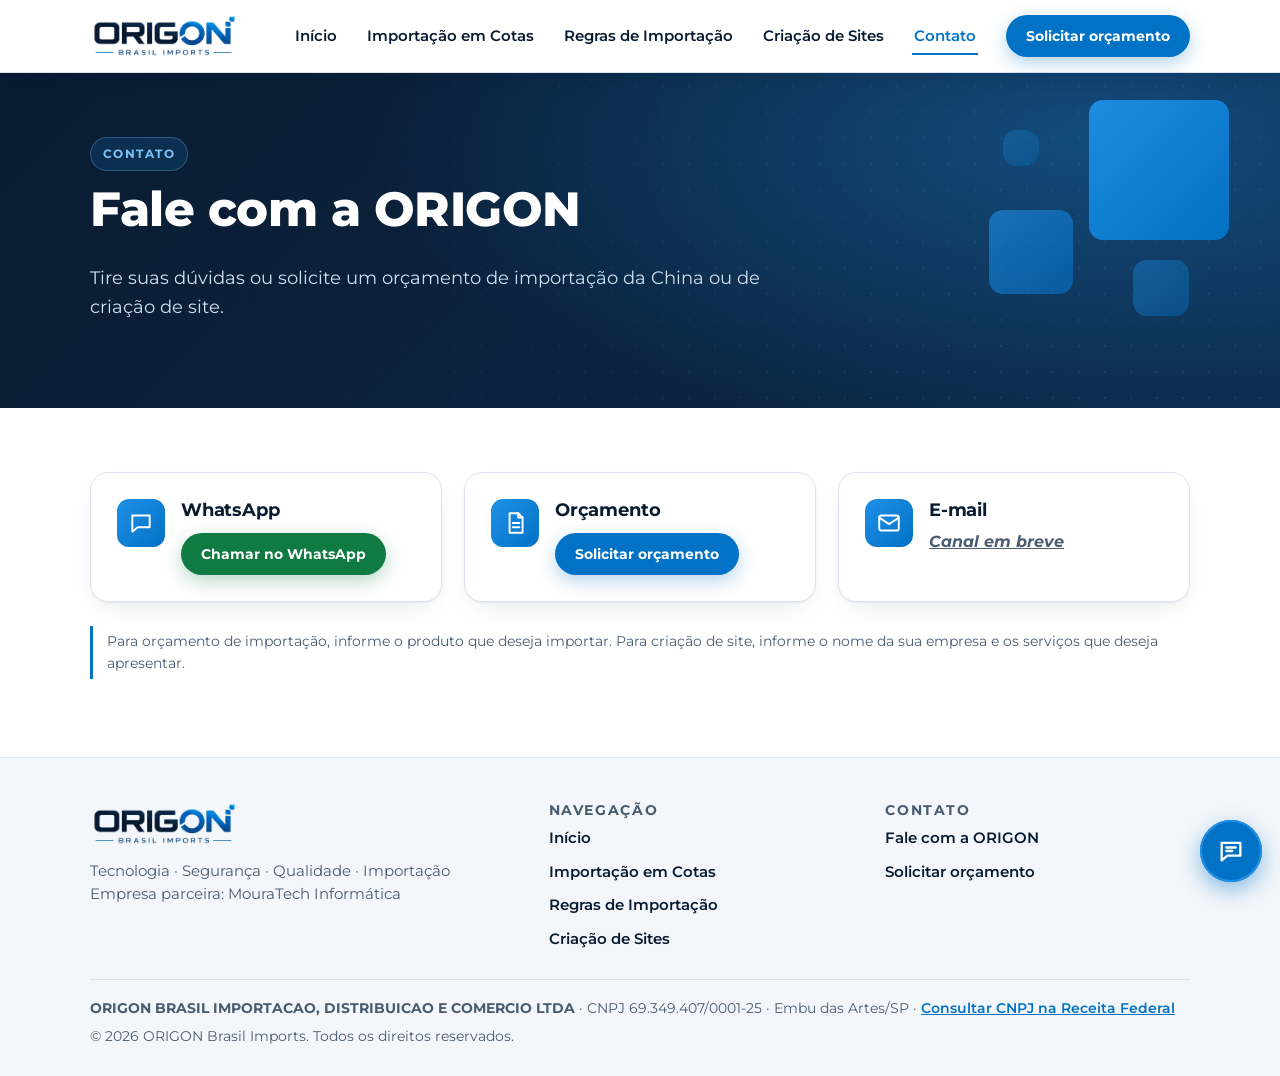
==== contato.html @ 88c4012b "Publica copia estatica do site para teste (noindex) Co-Authored-By: Claude Sonnet 5.5 <noreply@anthr" ====
<!doctype html>
<html lang="pt-BR">
<head>
  <meta charset="utf-8">
  <meta name="viewport" content="width=device-width, initial-scale=1">
  <meta name="robots" content="noindex, nofollow">
  <title>Contato | ORIGON Brasil Imports</title>
  <meta name="description" content="Fale com a ORIGON Brasil Imports e solicite seu orçamento.">
  <meta name="theme-color" content="#091b31">
  <link rel="icon" type="image/png" href="assets/favicon-origon.png">
  <link rel="preconnect" href="https://fonts.googleapis.com">
  <link rel="preconnect" href="https://fonts.gstatic.com" crossorigin>
  <link href="https://fonts.googleapis.com/css2?family=Montserrat:wght@400;500;600;700;800&display=swap" rel="stylesheet">
  <link rel="stylesheet" href="css/style.css">
  <link rel="stylesheet" href="css/importacao.css?v=4">
</head>
<body>
  <a class="skip-link" href="#conteudo">Ir para o conteúdo</a>

  <header class="site-header">
    <div class="container header-inner">
      <a class="brand" href="index.html" aria-label="ORIGON Brasil Imports - página inicial">
        <img src="assets/logo-origon.png" alt="ORIGON Brasil Imports" width="150" height="44">
      </a>
      <button class="nav-toggle" type="button" aria-controls="menu" aria-expanded="false" aria-label="Abrir menu">
        <svg width="22" height="22" viewBox="0 0 24 24" fill="none" stroke="currentColor" stroke-width="2" stroke-linecap="round" aria-hidden="true"><path d="M4 7h16M4 12h16M4 17h16"/></svg>
      </button>
      <nav class="nav" id="menu" aria-label="Principal">
        <ul>
          <li><a class="nav-link" href="index.html">Início</a></li>
          <li><a class="nav-link" href="importacao-em-cotas.html">Importação em Cotas</a></li>
          <li><a class="nav-link" href="regras-de-importacao.html">Regras de Importação</a></li>
          <li><a class="nav-link" href="criacao-de-sites.html">Criação de Sites</a></li>
          <li><a class="nav-link" href="contato.html" aria-current="page">Contato</a></li>
        </ul>
        <a class="btn btn--primary btn--sm" href="contato.html" data-quote>Solicitar orçamento</a>
      </nav>
    </div>
  </header>

  <main id="conteudo">
    <section class="hero hero--page">
      <div class="hero-squares" aria-hidden="true"><span></span><span></span><span></span><span></span></div>
      <div class="container">
        <span class="eyebrow">Contato</span>
        <h1>Fale com a ORIGON</h1>
        <p class="lead">Tire suas dúvidas ou solicite um orçamento de importação da China ou de criação de site.</p>
      </div>
    </section>

    <section class="section">
      <div class="container">
        <div class="grid grid--3">
          <article class="card contact-card">
            <div class="icon"><svg viewBox="0 0 24 24" fill="none" stroke="currentColor" stroke-width="1.8" stroke-linecap="round" stroke-linejoin="round" aria-hidden="true"><path d="M4 5h16v11H9l-5 4V5z"/></svg></div>
            <div>
              <h3>WhatsApp</h3>
              <a class="btn btn--whatsapp btn--sm pulse-soft" href="#" data-contact-whatsapp data-empty>Canal em breve</a>
            </div>
          </article>
          <article class="card contact-card">
            <div class="icon"><svg viewBox="0 0 24 24" fill="none" stroke="currentColor" stroke-width="1.8" stroke-linecap="round" stroke-linejoin="round" aria-hidden="true"><path d="M7 3h8l4 4v14H7z"/><path d="M15 3v4h4M10 12h6M10 16h6"/></svg></div>
            <div>
              <h3>Orçamento</h3>
              <a class="btn btn--primary btn--sm pulse-soft" href="contato.html" data-quote>Solicitar orçamento</a>
            </div>
          </article>
          <article class="card contact-card">
            <div class="icon"><svg viewBox="0 0 24 24" fill="none" stroke="currentColor" stroke-width="1.8" stroke-linecap="round" stroke-linejoin="round" aria-hidden="true"><rect x="3" y="5" width="18" height="14" rx="2"/><path d="M3 7l9 6 9-6"/></svg></div>
            <div>
              <h3>E-mail</h3>
              <a href="#" data-contact-email data-empty>Canal em breve</a>
            </div>
          </article>
        </div>
        <p class="note">Para orçamento de importação, informe o produto que deseja importar. Para criação de site, informe o nome da sua empresa e os serviços que deseja apresentar.</p>
      </div>
    </section>
  </main>

  <a class="fab-orcamento" href="contato.html" data-quote aria-label="Solicitar orçamento">
    <span class="fab-rotulo">Solicitar orçamento</span>
    <span class="fab-icone" aria-hidden="true"><svg viewBox="0 0 24 24" fill="none" stroke="currentColor" stroke-width="2" stroke-linecap="round" stroke-linejoin="round"><path d="M4 5h16v11H9l-5 4V5z"/><path d="M8 9h8M8 12h5"/></svg></span>
  </a>

  <footer class="site-footer">
    <div class="container">
      <div class="footer-grid">
        <div>
          <img src="assets/logo-origon.png" alt="ORIGON Brasil Imports" width="150" height="44">
          <p>Tecnologia · Segurança · Qualidade · Importação</p>
          <p>Empresa parceira: MouraTech Informática</p>
        </div>
        <div>
          <h3>Navegação</h3>
          <ul>
            <li><a href="index.html">Início</a></li>
            <li><a href="importacao-em-cotas.html">Importação em Cotas</a></li>
            <li><a href="regras-de-importacao.html">Regras de Importação</a></li>
            <li><a href="criacao-de-sites.html">Criação de Sites</a></li>
          </ul>
        </div>
        <div>
          <h3>Contato</h3>
          <ul>
            <li><a href="contato.html">Fale com a ORIGON</a></li>
            <li><a href="contato.html" data-quote>Solicitar orçamento</a></li>
          </ul>
        </div>
      </div>
      <div class="footer-bottom">
        <p class="legal"><strong>ORIGON BRASIL IMPORTACAO, DISTRIBUICAO E COMERCIO LTDA</strong> · CNPJ 69.349.407/0001-25 · Embu das Artes/SP · <a href="https://solucoes.receita.fazenda.gov.br/servicos/cnpjreva/cnpjreva_solicitacao.asp" target="_blank" rel="noopener">Consultar CNPJ na Receita Federal</a></p>
        <p>© 2026 ORIGON Brasil Imports. Todos os direitos reservados.</p>
      </div>
    </div>
  </footer>

  <script src="js/config.js"></script>
  <script src="js/main.js?v=3"></script>
</body>
</html>
---- css/style.css ----
/* ORIGON Brasil Imports - estilos do site institucional
   Cores medidas no logo oficial: navy #091B31, azul #0272C6. */
:root {
  --navy: #091b31;
  --navy-2: #0d2a4a;
  --blue: #0272c6;
  --blue-light: #1e90e6;
  --sky: #7cc4f7;
  --ink: #12243a;
  --muted: #4a5c70;
  --line: #dbe4ee;
  --bg: #ffffff;
  --bg-soft: #f3f7fb;
  --radius: 14px;
  --shadow: 0 10px 30px rgba(9, 27, 49, 0.08);
  --font: "Montserrat", "Segoe UI", system-ui, -apple-system, Arial, sans-serif;
  --gutter: 20px;
}

*, *::before, *::after { box-sizing: border-box; }
html { scroll-behavior: smooth; }
body {
  margin: 0;
  font-family: var(--font);
  color: var(--ink);
  background: var(--bg);
  line-height: 1.6;
  -webkit-font-smoothing: antialiased;
}
img, svg { max-width: 100%; display: block; }
a { color: var(--blue); }
h1, h2, h3 { line-height: 1.2; margin: 0 0 .5em; color: var(--navy); letter-spacing: -0.01em; }
h1 { font-size: clamp(1.9rem, 5vw, 3rem); font-weight: 800; }
h2 { font-size: clamp(1.5rem, 3.4vw, 2.1rem); font-weight: 800; }
h3 { font-size: 1.1rem; font-weight: 700; }
p { margin: 0 0 1em; }

.container { width: 100%; max-width: 1140px; margin: 0 auto; padding: 0 var(--gutter); }
.section { padding: 64px 0; }
.section--soft { background: var(--bg-soft); }
.section-head { max-width: 720px; margin-bottom: 36px; }
.section-head p { color: var(--muted); font-size: 1.05rem; }
.eyebrow {
  display: inline-block; font-size: .78rem; font-weight: 700; letter-spacing: .18em;
  text-transform: uppercase; color: var(--blue); margin-bottom: 10px;
}

.skip-link {
  position: absolute; left: -999px; top: 8px; background: var(--navy); color: #fff;
  padding: 10px 16px; border-radius: 8px; z-index: 100;
}
.skip-link:focus { left: 8px; }
:focus-visible { outline: 3px solid var(--blue-light); outline-offset: 3px; border-radius: 4px; }

/* ---------- Cabeçalho ---------- */
.site-header {
  position: sticky; top: 0; z-index: 50; background: rgba(255,255,255,.96);
  backdrop-filter: blur(8px); border-bottom: 1px solid var(--line);
}
.header-inner { display: flex; align-items: center; justify-content: space-between; gap: 16px; min-height: 72px; }
.brand img { height: 44px; width: auto; }
.nav { display: flex; align-items: center; gap: 28px; }
.nav ul { display: flex; gap: 26px; list-style: none; margin: 0; padding: 0; }
.nav a.nav-link {
  text-decoration: none; color: var(--navy); font-weight: 600; font-size: .95rem;
  padding: 8px 2px; border-bottom: 2px solid transparent;
}
.nav a.nav-link:hover { color: var(--blue); }
.nav a.nav-link[aria-current="page"] { color: var(--blue); border-bottom-color: var(--blue); }
.nav-toggle {
  display: none; background: none; border: 1px solid var(--line); border-radius: 10px;
  width: 44px; height: 44px; cursor: pointer; color: var(--navy);
  align-items: center; justify-content: center;
}

/* ---------- Botões ---------- */
.btn {
  display: inline-flex; align-items: center; justify-content: center; gap: 8px;
  font: 700 .95rem var(--font); text-decoration: none; cursor: pointer;
  padding: 13px 24px; border-radius: 999px; border: 2px solid transparent;
  transition: transform .15s ease, background .15s ease, box-shadow .15s ease;
}
.btn:hover { transform: translateY(-1px); }
.btn--primary { background: var(--blue); color: #fff; box-shadow: 0 6px 18px rgba(2,114,198,.3); }
.btn--primary:hover { background: #0463ad; }
.btn--ghost { border-color: rgba(255,255,255,.55); color: #fff; background: transparent; }
.btn--ghost:hover { background: rgba(255,255,255,.1); }
.btn--outline { border-color: var(--blue); color: var(--blue); background: #fff; }
.btn--outline:hover { background: var(--bg-soft); }
.btn--sm { padding: 10px 18px; font-size: .88rem; }

/* ---------- Hero ---------- */
.hero {
  position: relative; overflow: hidden; color: #fff;
  background: radial-gradient(1200px 500px at 85% 20%, rgba(30,144,230,.35), transparent 60%),
              linear-gradient(135deg, var(--navy) 0%, var(--navy-2) 100%);
}
.hero .container { position: relative; z-index: 1; padding-top: 80px; padding-bottom: 88px; }
.hero h1 { color: #fff; max-width: 17ch; }
.hero p.lead { color: #cfe0f1; font-size: 1.15rem; max-width: 56ch; }
.hero .eyebrow { color: var(--sky); }
.hero-actions { display: flex; flex-wrap: wrap; gap: 14px; margin-top: 28px; }
.hero-squares { position: absolute; right: 4%; top: 50%; transform: translateY(-50%); width: 300px; height: 300px; pointer-events: none; }
.hero-squares span {
  position: absolute; border-radius: 14px;
  background: linear-gradient(135deg, var(--blue-light), var(--blue)); opacity: .9;
}
.hero-squares span:nth-child(1) { width: 140px; height: 140px; right: 0; top: 10px; opacity: .95; }
.hero-squares span:nth-child(2) { width: 84px; height: 84px; right: 156px; top: 120px; opacity: .6; }
.hero-squares span:nth-child(3) { width: 56px; height: 56px; right: 40px; top: 170px; opacity: .4; }
.hero-squares span:nth-child(4) { width: 36px; height: 36px; right: 190px; top: 40px; opacity: .3; }

.hero--page .container { padding-top: 64px; padding-bottom: 68px; }
.price-badge {
  display: inline-block; margin-top: 22px; padding: 10px 20px; border-radius: 999px;
  background: rgba(255,255,255,.1); border: 1px solid rgba(255,255,255,.3);
  font-weight: 700; font-size: 1.05rem; color: #fff;
}
.price-badge strong { color: var(--sky); font-size: 1.25rem; }

/* ---------- Pilares ---------- */
.pillars { background: #fff; border-bottom: 1px solid var(--line); }
.pillars-grid { display: grid; grid-template-columns: repeat(4, 1fr); gap: 0; }
.pillar { display: flex; align-items: center; gap: 14px; padding: 24px 18px; border-left: 1px solid var(--line); font-weight: 700; color: var(--navy); line-height: 1.25; font-size: .95rem; text-transform: uppercase; letter-spacing: .02em; }
.pillar:first-child { border-left: 0; }
.pillar svg { width: 40px; height: 40px; flex: none; color: var(--navy); }

/* ---------- Cards ---------- */
.grid { display: grid; gap: 22px; }
.grid--4 { grid-template-columns: repeat(4, 1fr); }
.grid--3 { grid-template-columns: repeat(3, 1fr); }
.grid--2 { grid-template-columns: repeat(2, 1fr); }
.card {
  background: #fff; border: 1px solid var(--line); border-radius: var(--radius);
  padding: 26px; box-shadow: var(--shadow);
}
.card .icon {
  width: 48px; height: 48px; border-radius: 12px; margin-bottom: 16px;
  background: linear-gradient(135deg, var(--blue-light), var(--blue)); color: #fff;
  display: flex; align-items: center; justify-content: center;
}
.card .icon svg { width: 26px; height: 26px; }
.card p { color: var(--muted); margin: 0; font-size: .96rem; }
.card .btn { margin-top: 18px; }

.checklist { list-style: none; margin: 0; padding: 0; display: grid; gap: 14px; }
.checklist li { display: flex; gap: 12px; align-items: flex-start; }
.checklist svg { width: 22px; height: 22px; flex: none; color: var(--blue); margin-top: 2px; }

.split { display: grid; grid-template-columns: 1.1fr .9fr; gap: 40px; align-items: start; }
.panel {
  background: var(--navy); color: #dbe8f5; border-radius: var(--radius); padding: 32px;
}
.panel h3 { color: #fff; font-size: 1.25rem; }
.panel p { color: #cfe0f1; }
.panel .btn { margin-top: 8px; }

.steps { counter-reset: step; list-style: none; margin: 0; padding: 0; display: grid; grid-template-columns: repeat(3, 1fr); gap: 22px; }
.steps li { counter-increment: step; background: #fff; border: 1px solid var(--line); border-radius: var(--radius); padding: 26px; }
.steps li::before {
  content: counter(step); display: flex; align-items: center; justify-content: center;
  width: 38px; height: 38px; border-radius: 50%; background: var(--blue); color: #fff; font-weight: 800; margin-bottom: 14px;
}
.steps p { color: var(--muted); margin: 0; font-size: .96rem; }

.note { font-size: .88rem; color: var(--muted); border-left: 3px solid var(--blue); padding: 4px 0 4px 14px; margin-top: 24px; }

/* ---------- Faixa de chamada ---------- */
.cta-band {
  background: linear-gradient(135deg, var(--blue) 0%, #0a5aa3 100%); color: #fff; border-radius: 20px;
  padding: 40px; display: flex; align-items: center; justify-content: space-between; gap: 24px; flex-wrap: wrap;
}
.cta-band h2 { color: #fff; margin: 0 0 6px; }
.cta-band p { margin: 0; color: #e4f1fb; }
.cta-band .btn--primary { background: #fff; color: var(--navy); box-shadow: none; }
.cta-band .btn--primary:hover { background: #eaf3fb; }

/* ---------- Contato ---------- */
.contact-card { display: flex; gap: 16px; align-items: flex-start; }
.contact-card .icon { margin: 0; flex: none; }
.contact-card a { font-weight: 700; word-break: break-word; }
.contact-card [data-empty] { color: var(--muted); font-style: italic; }

/* ---------- Rodapé ---------- */
.site-footer { background: var(--bg-soft); border-top: 1px solid var(--line); padding: 44px 0 28px; }
.footer-grid { display: grid; grid-template-columns: 1.4fr 1fr 1fr; gap: 32px; }
.footer-grid img { height: 44px; width: auto; margin-bottom: 14px; }
.footer-grid h3 { font-size: .85rem; letter-spacing: .12em; text-transform: uppercase; color: var(--muted); }
.footer-grid ul { list-style: none; margin: 0; padding: 0; display: grid; gap: 8px; }
.footer-grid a { color: var(--navy); text-decoration: none; font-weight: 600; font-size: .95rem; }
.footer-grid a:hover { color: var(--blue); }
.footer-grid p { color: var(--muted); font-size: .92rem; margin: 0; }
.footer-bottom { border-top: 1px solid var(--line); margin-top: 28px; padding-top: 18px; font-size: .85rem; color: var(--muted); }

/* ---------- Responsivo ---------- */
@media (max-width: 960px) {
  .grid--4 { grid-template-columns: repeat(2, 1fr); }
  .grid--3 { grid-template-columns: repeat(2, 1fr); }
  .split { grid-template-columns: 1fr; }
  .steps { grid-template-columns: 1fr; }
  .pillars-grid { grid-template-columns: repeat(2, 1fr); }
  .pillar:nth-child(3) { border-left: 0; }
  .pillar:nth-child(n+3) { border-top: 1px solid var(--line); }
  .hero-squares { opacity: .35; right: -60px; }
  .footer-grid { grid-template-columns: 1fr 1fr; }
  .footer-grid > :first-child { grid-column: 1 / -1; }
}

@media (max-width: 1080px) {
  .nav-toggle { display: inline-flex; }
  .nav {
    position: absolute; left: 0; right: 0; top: 100%; background: #fff; border-bottom: 1px solid var(--line);
    padding: 12px var(--gutter) 22px; flex-direction: column; align-items: stretch; gap: 14px; display: none;
    box-shadow: 0 14px 24px rgba(9,27,49,.08);
  }
  .nav.is-open { display: flex; }
  .nav ul { flex-direction: column; gap: 0; }
  .nav a.nav-link { display: block; padding: 14px 2px; border-bottom: 1px solid var(--line); }
  .nav a.nav-link[aria-current="page"] { border-bottom-color: var(--line); }
  .nav .btn { width: 100%; }
}

@media (max-width: 560px) {
  :root { --gutter: 16px; }
  .section { padding: 48px 0; }
  .grid--4, .grid--3, .grid--2 { grid-template-columns: 1fr; }
  .pillars-grid { grid-template-columns: 1fr; }
  .pillar { border-left: 0; border-top: 1px solid var(--line); padding: 16px 4px; }
  .pillar:first-child { border-top: 0; }
  .hero .container { padding-top: 52px; padding-bottom: 56px; }
  .hero-squares { display: none; }
  .hero-actions .btn { width: 100%; }
  .cta-band { padding: 28px 22px; }
  .cta-band .btn { width: 100%; }
  .footer-grid { grid-template-columns: 1fr; }
  .brand img { height: 38px; }
}

@media (prefers-reduced-motion: reduce) {
  html { scroll-behavior: auto; }
  .btn { transition: none; }
}
---- css/importacao.css ----
/* Complementos do site: ilustração marítima, botão pulsante, parceria, simulador e regras */

/* ---------- Ilustração do hero (navio com contêineres) ---------- */
.hero-art { position: absolute; right: var(--gutter); bottom: 0; width: min(560px, 48%); height: auto; pointer-events: none; }
.hero .container { min-height: 400px; }
.hero--page .container { min-height: 300px; }
.hero-art--sm { width: min(440px, 40%); }
@media (max-width: 960px) {
  .hero-art, .hero-art--sm { position: static; display: block; width: min(440px, 100%); margin: 28px auto -28px; }
  .hero .container { min-height: 0; }
  .hero--page .container { padding-bottom: 40px; }
}

/* ---------- Botão flutuante pulsante ---------- */
.fab-orcamento { position: fixed; right: 18px; bottom: 18px; z-index: 60; display: flex; align-items: center; gap: 10px; text-decoration: none; }
.fab-icone { position: relative; width: 62px; height: 62px; border-radius: 50%; background: var(--blue); color: #fff; display: flex; align-items: center; justify-content: center; box-shadow: 0 8px 22px rgba(2,114,198,.45); }
.fab-icone svg { width: 28px; height: 28px; }
.fab-icone { animation: fab-respira 3.6s ease-in-out infinite; }
.fab-icone::before { content: ""; position: absolute; inset: 0; border-radius: 50%; border: 2px solid var(--blue-light); animation: fab-pulso 3.6s ease-out infinite; }
@keyframes fab-pulso { 0% { transform: scale(1); opacity: .5; } 70%, 100% { transform: scale(1.5); opacity: 0; } }
@keyframes fab-respira { 0%, 100% { transform: scale(1); } 50% { transform: scale(1.045); } }
.fab-rotulo { order: -1; background: var(--navy); color: #fff; font-weight: 700; font-size: .85rem; padding: 9px 14px; border-radius: 999px; opacity: 0; transform: translateX(8px); transition: opacity .2s, transform .2s; pointer-events: none; white-space: nowrap; }
.fab-orcamento:hover .fab-rotulo, .fab-orcamento:focus-visible .fab-rotulo { opacity: 1; transform: none; }
.fab-orcamento:hover .fab-icone { background: #0a5aa3; }
@media (max-width: 560px) { .fab-rotulo { display: none; } .fab-orcamento { right: 14px; bottom: 14px; } }
@media (prefers-reduced-motion: reduce) { .fab-icone, .fab-icone::before { animation: none; } .fab-icone::before { opacity: 0; } }

/* ---------- Parceria ---------- */
.center { text-align: center; margin-left: auto; margin-right: auto; }
.partner { display: grid; grid-template-columns: 1fr auto 1fr; gap: 28px; align-items: center; background: #fff; border: 1px solid var(--line); border-radius: 20px; padding: 32px; box-shadow: var(--shadow); }
.partner-col { text-align: center; }
.partner-col img { height: 72px; width: auto; margin: 0 auto 12px; }
.partner-col p { margin: 0; color: var(--muted); font-size: .92rem; }
.partner-sep { width: 1px; align-self: stretch; background: var(--line); }
@media (max-width: 760px) {
  .partner { grid-template-columns: 1fr; padding: 24px 18px; }
  .partner-sep { width: 100%; height: 1px; }
  .partner-col img { height: 60px; max-width: 100%; }
}

/* ---------- Passos e regras ---------- */
.steps--auto { grid-template-columns: repeat(auto-fit, minmax(250px, 1fr)); }
.steps--auto li h3 { margin-bottom: .35em; }
.etiqueta { display: inline-block; font-size: .72rem; font-weight: 700; letter-spacing: .08em; text-transform: uppercase; color: var(--blue); background: rgba(2,114,198,.1); padding: 3px 10px; border-radius: 999px; margin-bottom: 10px; }
.lista-simples { margin: 0; padding-left: 1.1em; color: var(--muted); font-size: .96rem; }
.lista-simples li { margin-bottom: 6px; }
.aviso { background: #fff8e6; border: 1px solid #f1dca0; color: #5a4300; border-radius: var(--radius); padding: 16px 18px; font-size: .92rem; }
.aviso strong { color: #3f2f00; }
.tabela-wrap { overflow-x: auto; }
.tabela { width: 100%; border-collapse: collapse; font-size: .95rem; background: #fff; border: 1px solid var(--line); border-radius: var(--radius); overflow: hidden; }
.tabela th, .tabela td { text-align: left; padding: 12px 14px; border-bottom: 1px solid var(--line); vertical-align: top; }
.tabela th { background: var(--bg-soft); color: var(--navy); font-size: .85rem; }
.tabela tr:last-child td { border-bottom: 0; }

/* ---------- Simulador de cotas ---------- */
.calc { display: grid; grid-template-columns: 1fr 1fr; gap: 28px; align-items: start; }
.calc-form { background: #fff; border: 1px solid var(--line); border-radius: 20px; padding: 28px; box-shadow: var(--shadow); }
.calc-form label { display: block; font-weight: 700; font-size: .9rem; margin: 14px 0 6px; color: var(--navy); }
.calc-form label:first-child { margin-top: 0; }
.calc-form input { width: 100%; padding: 12px 14px; border: 1px solid var(--line); border-radius: 10px; font: inherit; }
.calc-form input:focus { outline: 3px solid rgba(2,114,198,.3); border-color: var(--blue); }
.calc-form .dica { font-size: .82rem; color: var(--muted); margin-top: 4px; }
.calc-saida { background: var(--navy); color: #dbe8f5; border-radius: 20px; padding: 28px; }
.calc-saida .valor { font-size: clamp(1.8rem, 5vw, 2.6rem); font-weight: 800; color: #fff; line-height: 1.1; }
.calc-saida .rotulo { font-size: .82rem; letter-spacing: .1em; text-transform: uppercase; color: var(--sky); margin-bottom: 4px; }
.calc-saida .linha { margin-top: 18px; }
.calc-saida .nota { font-size: .85rem; color: #b8cde3; margin-top: 18px; border-top: 1px solid rgba(255,255,255,.15); padding-top: 14px; }
.calc-saida [data-erro] { color: #ffb4b4; }
@media (max-width: 860px) { .calc { grid-template-columns: 1fr; } }

/* ---------- FAQ ---------- */
.faq details { background: #fff; border: 1px solid var(--line); border-radius: var(--radius); padding: 0 18px; margin-bottom: 12px; }
.faq summary { cursor: pointer; font-weight: 700; color: var(--navy); padding: 16px 0; list-style: none; display: flex; justify-content: space-between; gap: 12px; }
.faq summary::after { content: "+"; font-size: 1.3rem; line-height: 1; color: var(--blue); }
.faq details[open] summary::after { content: "–"; }
.faq details p { color: var(--muted); margin: 0 0 16px; }

/* ---------- Refinamento visual (camada moderna; mesma identidade) ---------- */
.hero-art { width: min(660px, 52%); }
.hero-art--sm { width: min(500px, 42%); }
.hero::before {
  content: ""; position: absolute; inset: 0; pointer-events: none; opacity: .5;
  background-image: radial-gradient(rgba(124,196,247,.18) 1px, transparent 1.4px);
  background-size: 26px 26px;
  -webkit-mask-image: linear-gradient(100deg, transparent 8%, #000 70%);
          mask-image: linear-gradient(100deg, transparent 8%, #000 70%);
}
.hero .eyebrow {
  display: inline-block; padding: 6px 12px; border-radius: 999px;
  background: rgba(30,144,230,.16); border: 1px solid rgba(124,196,247,.28);
  letter-spacing: .12em;
}
.card, .steps li, .partner { transition: transform .25s ease, box-shadow .25s ease, border-color .25s ease; }
.card { border-radius: 18px; box-shadow: 0 1px 2px rgba(9,27,49,.05), 0 10px 28px -14px rgba(9,27,49,.18); }
.card:hover, .steps li:hover { transform: translateY(-4px); border-color: rgba(2,114,198,.35); box-shadow: 0 2px 4px rgba(9,27,49,.06), 0 22px 40px -18px rgba(2,114,198,.35); }
.steps li { border-radius: 18px; }
.steps li::before { box-shadow: 0 6px 14px -4px rgba(2,114,198,.55); background: linear-gradient(135deg, var(--blue-light), var(--blue)); }
.cta-band {
  position: relative; overflow: hidden; border-radius: 24px;
  background: radial-gradient(520px 260px at 92% -20%, rgba(124,196,247,.45), transparent 70%),
              linear-gradient(135deg, var(--blue) 0%, #0a5aa3 100%);
}
.cta-band > * { position: relative; }
.pillar { transition: background .2s ease; }
.pillar:hover { background: var(--bg-soft); }
@media (max-width: 960px) {
  .hero-art, .hero-art--sm { width: min(480px, 100%); }
}
@media (prefers-reduced-motion: reduce) {
  .card, .steps li, .partner { transition: none; }
  .card:hover, .steps li:hover { transform: none; }
}

/* ---------- Confiança, transparência e botões com pulso suave ---------- */
.hero-trust { display: flex; align-items: center; gap: 8px; margin: 22px 0 0; font-size: .85rem; font-weight: 600; color: #cfe0f1; }
.hero-trust svg { width: 18px; height: 18px; color: var(--sky); flex: none; }
.bento { display: grid; grid-template-columns: repeat(6, 1fr); gap: 20px; }
.bento > .card { grid-column: span 2; }
.bento > .bento-main { grid-column: span 3; grid-row: span 2; }
.bento > .bento-wide { grid-column: span 6; }
.bento > .card:nth-child(2), .bento > .card:nth-child(3) { grid-column: span 3; }
.bento h3 { margin-bottom: .35em; }
.dados { margin: 6px 0 22px; display: grid; gap: 0; }
.dados > div { display: grid; grid-template-columns: 150px 1fr; gap: 12px; padding: 12px 0; border-bottom: 1px solid var(--line); }
.dados > div:last-child { border-bottom: 0; }
.dados dt { font-size: .8rem; font-weight: 700; letter-spacing: .06em; text-transform: uppercase; color: var(--muted); }
.dados dd { margin: 0; font-weight: 700; color: var(--navy); overflow-wrap: anywhere; }
.footer-bottom .legal { margin: 0 0 6px; }
.footer-bottom .legal a { color: var(--blue); font-weight: 600; }
.footer-bottom p:last-child { margin: 0; }
.btn--whatsapp { background: #0f7a41; color: #fff; box-shadow: 0 6px 18px rgba(15,122,65,.3); }
.btn--whatsapp:hover { background: #0b6636; }
.btn--whatsapp[data-empty] { background: #e7edf3; color: var(--muted); box-shadow: none; font-style: normal; }
.pulse-soft { animation: pulso-suave 3.6s ease-in-out infinite; }
.btn--whatsapp.pulse-soft { --pulso: 15,122,65; }
.btn--primary.pulse-soft { --pulso: 2,114,198; }
.btn--whatsapp[data-empty].pulse-soft { animation: none; }
@keyframes pulso-suave { 0%, 100% { box-shadow: 0 6px 18px rgba(var(--pulso),.3), 0 0 0 0 rgba(var(--pulso),.35); } 50% { box-shadow: 0 6px 18px rgba(var(--pulso),.3), 0 0 0 9px rgba(var(--pulso),0); } }
.contact-card .btn { margin-top: 4px; }
.site-header { box-shadow: 0 1px 0 rgba(9,27,49,.04), 0 8px 24px -18px rgba(9,27,49,.35); }
.reveal { opacity: 0; transform: translateY(14px); transition: opacity .5s ease, transform .5s ease; }
.reveal.in { opacity: 1; transform: none; }
@media (max-width: 960px) {
  .bento { grid-template-columns: 1fr 1fr; }
  .bento > .card, .bento > .bento-main, .bento > .bento-wide, .bento > .card:nth-child(2), .bento > .card:nth-child(3) { grid-column: auto; grid-row: auto; }
  .bento > .bento-main, .bento > .bento-wide { grid-column: 1 / -1; }
}
@media (max-width: 560px) {
  .bento { grid-template-columns: 1fr; }
  .dados > div { grid-template-columns: 1fr; gap: 2px; }
}
@media (prefers-reduced-motion: reduce) {
  .pulse-soft { animation: none; }
  .reveal { opacity: 1; transform: none; transition: none; }
}
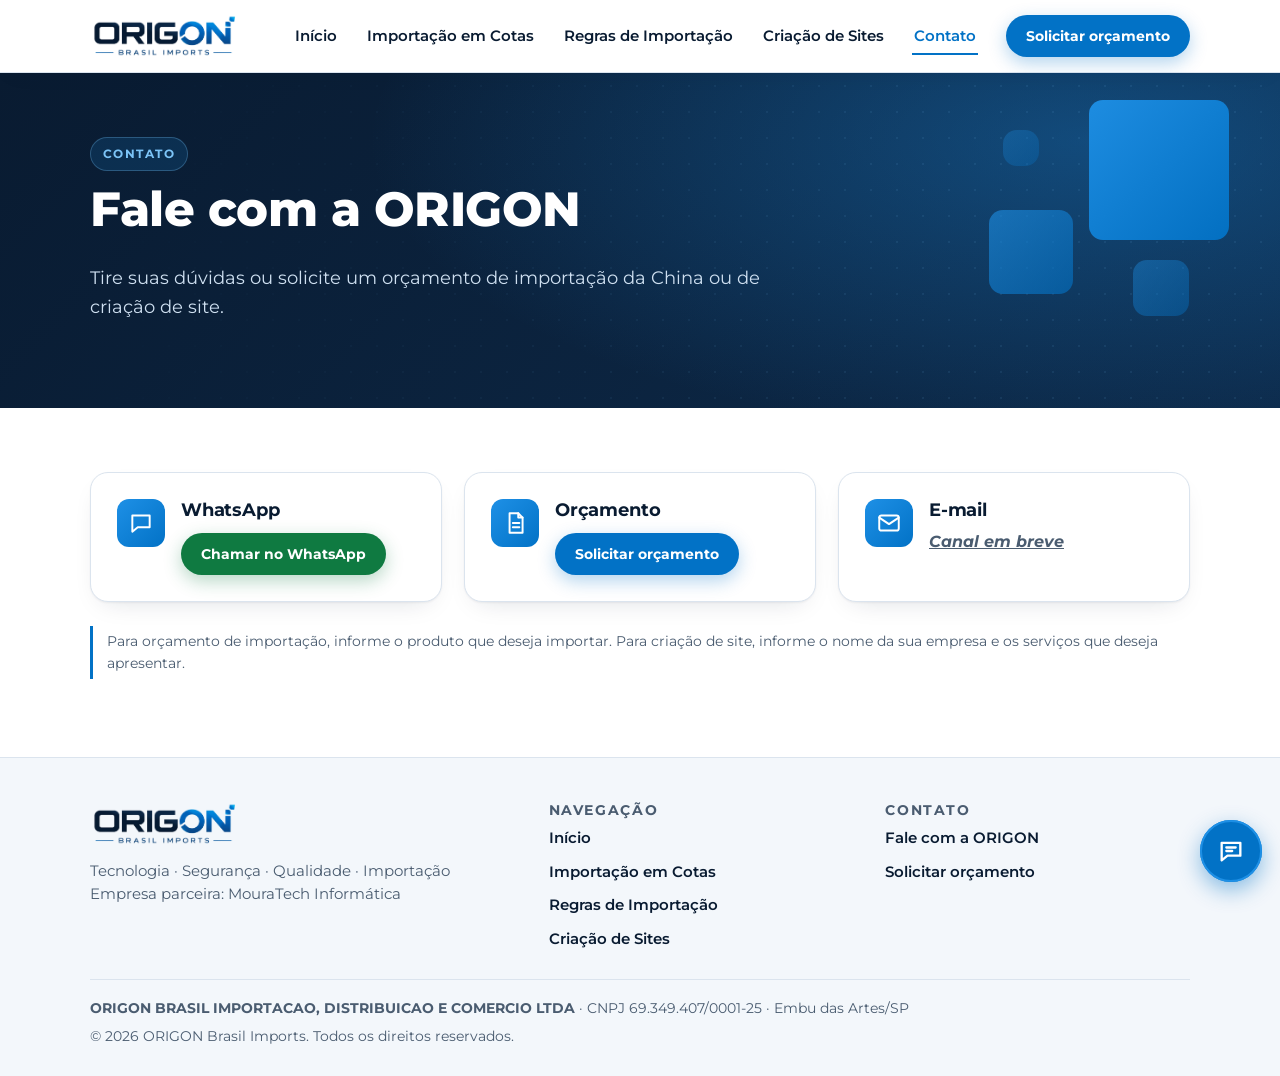
==== commit 6e84d2e0: "Remove secao de transparencia e usa rodape padrao com CNPJ Co-Authored-By: Claude Sonnet 5.5 <norepl" ====
--- a/contato.html
+++ b/contato.html
@@ -12,7 +12,7 @@
   <link rel="preconnect" href="https://fonts.gstatic.com" crossorigin>
   <link href="https://fonts.googleapis.com/css2?family=Montserrat:wght@400;500;600;700;800&display=swap" rel="stylesheet">
   <link rel="stylesheet" href="css/style.css">
-  <link rel="stylesheet" href="css/importacao.css?v=4">
+  <link rel="stylesheet" href="css/importacao.css?v=5">
 </head>
 <body>
   <a class="skip-link" href="#conteudo">Ir para o conteúdo</a>
@@ -109,7 +109,7 @@
         </div>
       </div>
       <div class="footer-bottom">
-        <p class="legal"><strong>ORIGON BRASIL IMPORTACAO, DISTRIBUICAO E COMERCIO LTDA</strong> · CNPJ 69.349.407/0001-25 · Embu das Artes/SP · <a href="https://solucoes.receita.fazenda.gov.br/servicos/cnpjreva/cnpjreva_solicitacao.asp" target="_blank" rel="noopener">Consultar CNPJ na Receita Federal</a></p>
+        <p class="legal"><strong>ORIGON BRASIL IMPORTACAO, DISTRIBUICAO E COMERCIO LTDA</strong> · CNPJ 69.349.407/0001-25 · Embu das Artes/SP</p>
         <p>© 2026 ORIGON Brasil Imports. Todos os direitos reservados.</p>
       </div>
     </div>
--- a/css/importacao.css
+++ b/css/importacao.css
@@ -111,22 +111,8 @@
   .card:hover, .steps li:hover { transform: none; }
 }
 
-/* ---------- Confiança, transparência e botões com pulso suave ---------- */
-.hero-trust { display: flex; align-items: center; gap: 8px; margin: 22px 0 0; font-size: .85rem; font-weight: 600; color: #cfe0f1; }
-.hero-trust svg { width: 18px; height: 18px; color: var(--sky); flex: none; }
-.bento { display: grid; grid-template-columns: repeat(6, 1fr); gap: 20px; }
-.bento > .card { grid-column: span 2; }
-.bento > .bento-main { grid-column: span 3; grid-row: span 2; }
-.bento > .bento-wide { grid-column: span 6; }
-.bento > .card:nth-child(2), .bento > .card:nth-child(3) { grid-column: span 3; }
-.bento h3 { margin-bottom: .35em; }
-.dados { margin: 6px 0 22px; display: grid; gap: 0; }
-.dados > div { display: grid; grid-template-columns: 150px 1fr; gap: 12px; padding: 12px 0; border-bottom: 1px solid var(--line); }
-.dados > div:last-child { border-bottom: 0; }
-.dados dt { font-size: .8rem; font-weight: 700; letter-spacing: .06em; text-transform: uppercase; color: var(--muted); }
-.dados dd { margin: 0; font-weight: 700; color: var(--navy); overflow-wrap: anywhere; }
+/* ---------- Rodapé legal, botões com pulso suave e entrada dos blocos ---------- */
 .footer-bottom .legal { margin: 0 0 6px; }
-.footer-bottom .legal a { color: var(--blue); font-weight: 600; }
 .footer-bottom p:last-child { margin: 0; }
 .btn--whatsapp { background: #0f7a41; color: #fff; box-shadow: 0 6px 18px rgba(15,122,65,.3); }
 .btn--whatsapp:hover { background: #0b6636; }
@@ -140,16 +126,8 @@
 .site-header { box-shadow: 0 1px 0 rgba(9,27,49,.04), 0 8px 24px -18px rgba(9,27,49,.35); }
 .reveal { opacity: 0; transform: translateY(14px); transition: opacity .5s ease, transform .5s ease; }
 .reveal.in { opacity: 1; transform: none; }
-@media (max-width: 960px) {
-  .bento { grid-template-columns: 1fr 1fr; }
-  .bento > .card, .bento > .bento-main, .bento > .bento-wide, .bento > .card:nth-child(2), .bento > .card:nth-child(3) { grid-column: auto; grid-row: auto; }
-  .bento > .bento-main, .bento > .bento-wide { grid-column: 1 / -1; }
-}
-@media (max-width: 560px) {
-  .bento { grid-template-columns: 1fr; }
-  .dados > div { grid-template-columns: 1fr; gap: 2px; }
-}
 @media (prefers-reduced-motion: reduce) {
   .pulse-soft { animation: none; }
   .reveal { opacity: 1; transform: none; transition: none; }
 }
+@media (min-width: 561px) and (max-width: 960px) { #diferenciais .grid--3 > :last-child { grid-column: 1 / -1; } }
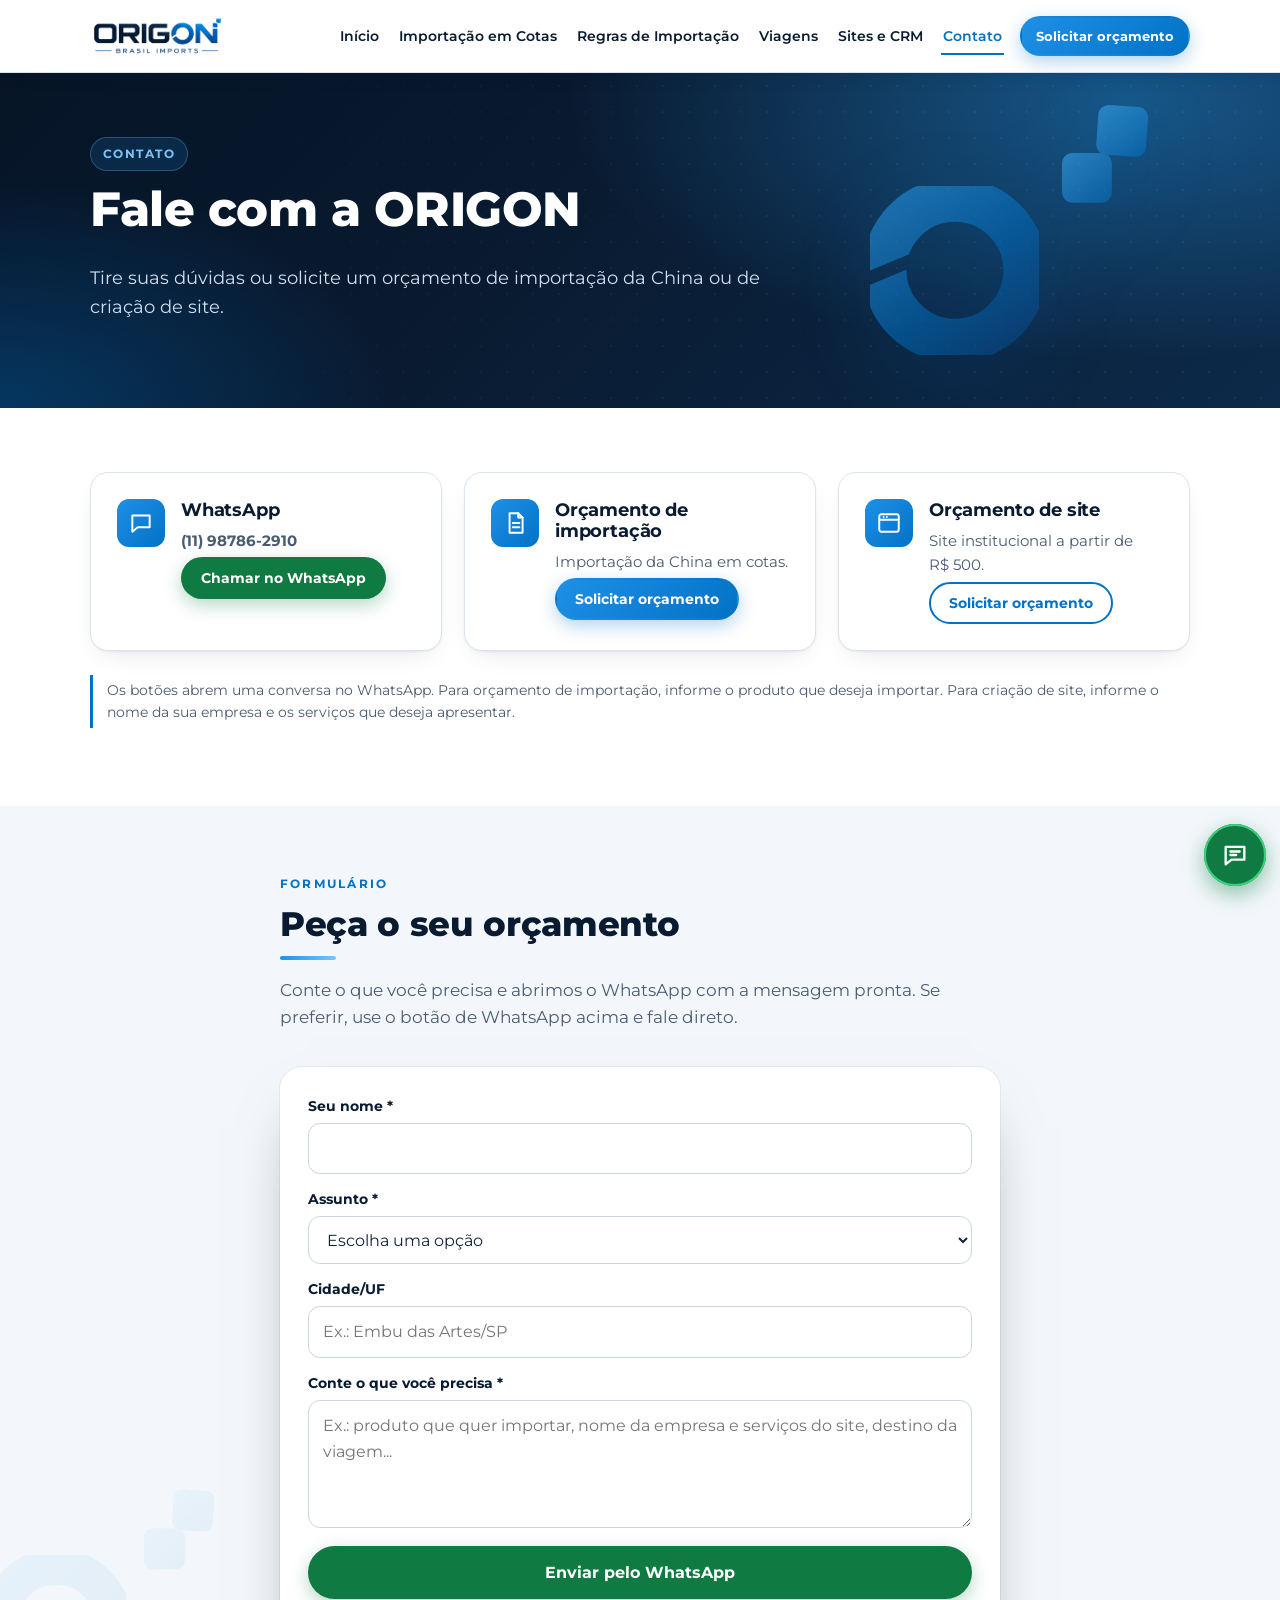
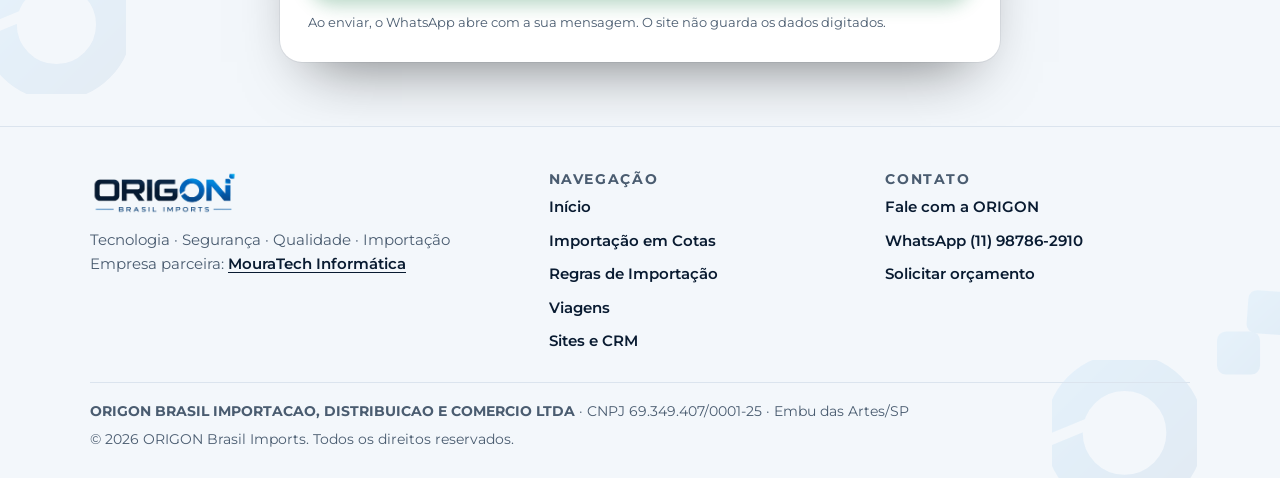
==== commit e2bb5d2f: "Atualiza site de teste: viagens, clientes, formularios por WhatsApp e simbolo da marca (noindex mant" ====
--- a/contato.html
+++ b/contato.html
@@ -2,17 +2,26 @@
 <html lang="pt-BR">
 <head>
   <meta charset="utf-8">
-  <meta name="viewport" content="width=device-width, initial-scale=1">
+  <meta name="viewport" content="width=device-width, initial-scale=1, viewport-fit=cover">
   <meta name="robots" content="noindex, nofollow">
   <title>Contato | ORIGON Brasil Imports</title>
   <meta name="description" content="Fale com a ORIGON Brasil Imports e solicite seu orçamento.">
   <meta name="theme-color" content="#091b31">
+  <meta property="og:type" content="website">
+  <meta property="og:locale" content="pt_BR">
+  <meta property="og:site_name" content="ORIGON Brasil Imports">
+  <meta property="og:title" content="Contato | ORIGON Brasil Imports">
+  <meta property="og:description" content="Fale com a ORIGON Brasil Imports e solicite seu orçamento.">
+  <meta property="og:image" content="https://jardson55.github.io/origon-site-teste/assets/og-origon.png">
+  <meta name="twitter:card" content="summary_large_image">
   <link rel="icon" type="image/png" href="assets/favicon-origon.png">
+  <link rel="apple-touch-icon" href="assets/favicon-origon.png">
   <link rel="preconnect" href="https://fonts.googleapis.com">
   <link rel="preconnect" href="https://fonts.gstatic.com" crossorigin>
   <link href="https://fonts.googleapis.com/css2?family=Montserrat:wght@400;500;600;700;800&display=swap" rel="stylesheet">
   <link rel="stylesheet" href="css/style.css">
-  <link rel="stylesheet" href="css/importacao.css?v=5">
+  <link rel="stylesheet" href="css/importacao.css?v=6">
+  <link rel="stylesheet" href="css/marca.css?v=5">
 </head>
 <body>
   <a class="skip-link" href="#conteudo">Ir para o conteúdo</a>
@@ -30,7 +39,8 @@
           <li><a class="nav-link" href="index.html">Início</a></li>
           <li><a class="nav-link" href="importacao-em-cotas.html">Importação em Cotas</a></li>
           <li><a class="nav-link" href="regras-de-importacao.html">Regras de Importação</a></li>
-          <li><a class="nav-link" href="criacao-de-sites.html">Criação de Sites</a></li>
+          <li><a class="nav-link" href="index.html#viagens">Viagens</a></li>
+          <li><a class="nav-link" href="criacao-de-sites.html">Sites e CRM</a></li>
           <li><a class="nav-link" href="contato.html" aria-current="page">Contato</a></li>
         </ul>
         <a class="btn btn--primary btn--sm" href="contato.html" data-quote>Solicitar orçamento</a>
@@ -40,7 +50,6 @@
 
   <main id="conteudo">
     <section class="hero hero--page">
-      <div class="hero-squares" aria-hidden="true"><span></span><span></span><span></span><span></span></div>
       <div class="container">
         <span class="eyebrow">Contato</span>
         <h1>Fale com a ORIGON</h1>
@@ -50,22 +59,32 @@
 
     <section class="section">
       <div class="container">
-        <div class="grid grid--3">
+        <div class="grid grid--3 contact-grid">
           <article class="card contact-card">
             <div class="icon"><svg viewBox="0 0 24 24" fill="none" stroke="currentColor" stroke-width="1.8" stroke-linecap="round" stroke-linejoin="round" aria-hidden="true"><path d="M4 5h16v11H9l-5 4V5z"/></svg></div>
             <div>
               <h3>WhatsApp</h3>
-              <a class="btn btn--whatsapp btn--sm pulse-soft" href="#" data-contact-whatsapp data-empty>Canal em breve</a>
+              <p class="contact-num" data-whatsapp-numero>(11) 98786-2910</p>
+              <a class="btn btn--whatsapp btn--sm pulse-soft" href="#" data-contact-whatsapp data-empty>Chamar no WhatsApp</a>
             </div>
           </article>
           <article class="card contact-card">
             <div class="icon"><svg viewBox="0 0 24 24" fill="none" stroke="currentColor" stroke-width="1.8" stroke-linecap="round" stroke-linejoin="round" aria-hidden="true"><path d="M7 3h8l4 4v14H7z"/><path d="M15 3v4h4M10 12h6M10 16h6"/></svg></div>
             <div>
-              <h3>Orçamento</h3>
-              <a class="btn btn--primary btn--sm pulse-soft" href="contato.html" data-quote>Solicitar orçamento</a>
+              <h3>Orçamento de importação</h3>
+              <p class="contact-desc">Importação da China em cotas.</p>
+              <a class="btn btn--primary btn--sm" href="contato.html" data-quote data-assunto="importacao">Solicitar orçamento</a>
             </div>
           </article>
           <article class="card contact-card">
+            <div class="icon"><svg viewBox="0 0 24 24" fill="none" stroke="currentColor" stroke-width="1.8" stroke-linecap="round" stroke-linejoin="round" aria-hidden="true"><rect x="3" y="4" width="18" height="16" rx="2"/><path d="M3 9h18M7 6.5h.01M10 6.5h.01"/></svg></div>
+            <div>
+              <h3>Orçamento de site</h3>
+              <p class="contact-desc">Site institucional a partir de R$&nbsp;500.</p>
+              <a class="btn btn--outline btn--sm" href="contato.html" data-quote data-assunto="site">Solicitar orçamento</a>
+            </div>
+          </article>
+          <article class="card contact-card" data-contact-email-card hidden>
             <div class="icon"><svg viewBox="0 0 24 24" fill="none" stroke="currentColor" stroke-width="1.8" stroke-linecap="round" stroke-linejoin="round" aria-hidden="true"><rect x="3" y="5" width="18" height="14" rx="2"/><path d="M3 7l9 6 9-6"/></svg></div>
             <div>
               <h3>E-mail</h3>
@@ -73,12 +92,42 @@
             </div>
           </article>
         </div>
-        <p class="note">Para orçamento de importação, informe o produto que deseja importar. Para criação de site, informe o nome da sua empresa e os serviços que deseja apresentar.</p>
+        <p class="note">Os botões abrem uma conversa no WhatsApp. Para orçamento de importação, informe o produto que deseja importar. Para criação de site, informe o nome da sua empresa e os serviços que deseja apresentar.</p>
+      </div>
+    </section>
+
+    <section class="section section--soft" id="formulario">
+      <div class="container form-wrap">
+        <div class="section-head">
+          <span class="eyebrow">Formulário</span>
+          <h2>Peça o seu orçamento</h2>
+          <p>Conte o que você precisa e abrimos o WhatsApp com a mensagem pronta. Se preferir, use o botão de WhatsApp acima e fale direto.</p>
+        </div>
+        <form class="form-card" data-form-whatsapp data-assunto="orcamento" novalidate>
+          <div class="form-grid">
+            <div class="campo campo--full"><label for="c-nome">Seu nome *</label><input id="c-nome" name="nome" type="text" autocomplete="name" required></div>
+            <div class="campo campo--full"><label for="c-assunto">Assunto *</label>
+              <select id="c-assunto" name="assunto" required>
+                <option value="">Escolha uma opção</option>
+                <option>Importação da China em cotas</option>
+                <option>Criação de site</option>
+                <option>Manutenção de site</option>
+                <option>CRM</option>
+                <option>Viagem</option>
+                <option>Outro assunto</option>
+              </select></div>
+            <div class="campo campo--full"><label for="c-cidade">Cidade/UF</label><input id="c-cidade" name="cidade" type="text" autocomplete="address-level2" placeholder="Ex.: Embu das Artes/SP"></div>
+            <div class="campo campo--full"><label for="c-msg">Conte o que você precisa *</label><textarea id="c-msg" name="mensagem" rows="4" required placeholder="Ex.: produto que quer importar, nome da empresa e serviços do site, destino da viagem..."></textarea></div>
+          </div>
+          <button class="btn btn--whatsapp btn--block" type="submit">Enviar pelo WhatsApp</button>
+          <p class="form-erro" role="alert" hidden></p>
+          <p class="form-nota">Ao enviar, o WhatsApp abre com a sua mensagem. O site não guarda os dados digitados.</p>
+        </form>
       </div>
     </section>
   </main>
 
-  <a class="fab-orcamento" href="contato.html" data-quote aria-label="Solicitar orçamento">
+  <a class="fab-orcamento" href="contato.html" data-quote aria-label="Solicitar orçamento pelo WhatsApp (abre em nova aba)">
     <span class="fab-rotulo">Solicitar orçamento</span>
     <span class="fab-icone" aria-hidden="true"><svg viewBox="0 0 24 24" fill="none" stroke="currentColor" stroke-width="2" stroke-linecap="round" stroke-linejoin="round"><path d="M4 5h16v11H9l-5 4V5z"/><path d="M8 9h8M8 12h5"/></svg></span>
   </a>
@@ -89,7 +138,7 @@
         <div>
           <img src="assets/logo-origon.png" alt="ORIGON Brasil Imports" width="150" height="44">
           <p>Tecnologia · Segurança · Qualidade · Importação</p>
-          <p>Empresa parceira: MouraTech Informática</p>
+          <p>Empresa parceira: <a href="https://www.instagram.com/igormouratech/" target="_blank" rel="noopener">MouraTech Informática<span class="sr-only"> (Instagram, abre em nova aba)</span></a></p>
         </div>
         <div>
           <h3>Navegação</h3>
@@ -97,13 +146,15 @@
             <li><a href="index.html">Início</a></li>
             <li><a href="importacao-em-cotas.html">Importação em Cotas</a></li>
             <li><a href="regras-de-importacao.html">Regras de Importação</a></li>
-            <li><a href="criacao-de-sites.html">Criação de Sites</a></li>
+            <li><a href="index.html#viagens">Viagens</a></li>
+            <li><a href="criacao-de-sites.html">Sites e CRM</a></li>
           </ul>
         </div>
         <div>
           <h3>Contato</h3>
           <ul>
             <li><a href="contato.html">Fale com a ORIGON</a></li>
+            <li><a href="#" data-whatsapp-link hidden>WhatsApp <span data-whatsapp-numero></span></a></li>
             <li><a href="contato.html" data-quote>Solicitar orçamento</a></li>
           </ul>
         </div>
@@ -116,6 +167,7 @@
   </footer>
 
   <script src="js/config.js"></script>
-  <script src="js/main.js?v=3"></script>
+  <script src="js/main.js?v=6"></script>
+  <script src="js/formularios.js?v=2"></script>
 </body>
 </html>
--- a/css/importacao.css
+++ b/css/importacao.css
@@ -13,15 +13,15 @@
 
 /* ---------- Botão flutuante pulsante ---------- */
 .fab-orcamento { position: fixed; right: 18px; bottom: 18px; z-index: 60; display: flex; align-items: center; gap: 10px; text-decoration: none; }
-.fab-icone { position: relative; width: 62px; height: 62px; border-radius: 50%; background: var(--blue); color: #fff; display: flex; align-items: center; justify-content: center; box-shadow: 0 8px 22px rgba(2,114,198,.45); }
+.fab-icone { position: relative; width: 62px; height: 62px; border-radius: 50%; background: #0f7a41; color: #fff; display: flex; align-items: center; justify-content: center; box-shadow: 0 8px 22px rgba(15,122,65,.45); }
 .fab-icone svg { width: 28px; height: 28px; }
 .fab-icone { animation: fab-respira 3.6s ease-in-out infinite; }
-.fab-icone::before { content: ""; position: absolute; inset: 0; border-radius: 50%; border: 2px solid var(--blue-light); animation: fab-pulso 3.6s ease-out infinite; }
+.fab-icone::before { content: ""; position: absolute; inset: 0; border-radius: 50%; border: 2px solid #3ccf7d; animation: fab-pulso 3.6s ease-out infinite; }
 @keyframes fab-pulso { 0% { transform: scale(1); opacity: .5; } 70%, 100% { transform: scale(1.5); opacity: 0; } }
 @keyframes fab-respira { 0%, 100% { transform: scale(1); } 50% { transform: scale(1.045); } }
 .fab-rotulo { order: -1; background: var(--navy); color: #fff; font-weight: 700; font-size: .85rem; padding: 9px 14px; border-radius: 999px; opacity: 0; transform: translateX(8px); transition: opacity .2s, transform .2s; pointer-events: none; white-space: nowrap; }
 .fab-orcamento:hover .fab-rotulo, .fab-orcamento:focus-visible .fab-rotulo { opacity: 1; transform: none; }
-.fab-orcamento:hover .fab-icone { background: #0a5aa3; }
+.fab-orcamento:hover .fab-icone { background: #0b6636; }
 @media (max-width: 560px) { .fab-rotulo { display: none; } .fab-orcamento { right: 14px; bottom: 14px; } }
 @media (prefers-reduced-motion: reduce) { .fab-icone, .fab-icone::before { animation: none; } .fab-icone::before { opacity: 0; } }
 
@@ -131,3 +131,9 @@
   .reveal { opacity: 1; transform: none; transition: none; }
 }
 @media (min-width: 561px) and (max-width: 960px) { #diferenciais .grid--3 > :last-child { grid-column: 1 / -1; } }
+
+/* ---------- Contato ---------- */
+.contact-num { margin: 0 0 8px; font-weight: 700; color: var(--navy); font-size: 1.05rem; }
+.contact-desc { margin: 0 0 10px; color: var(--muted); font-size: .95rem; }
+[hidden] { display: none !important; }
+@media (min-width:561px) and (max-width:960px) { .contact-grid > :nth-child(3) { grid-column: 1 / -1; } }
--- a/css/marca.css
+++ b/css/marca.css
@@ -0,0 +1,244 @@
+/* Camada de marca: marca d'água dinâmica, destaque visual, clientes, serviços e mobile em tela cheia */
+
+/* ---------- Marca d'água (símbolo ORIGON) ---------- */
+.hero, .viagens, .section--soft, .cta-band, .site-footer { position: relative; overflow: hidden; }
+.viagens::after { content: ""; position: absolute; pointer-events: none; z-index: 0; background: url(../assets/simbolo-origon.svg) no-repeat center / contain; width: 420px; aspect-ratio: 300 / 255; left: -110px; bottom: -120px; opacity: .1; transform: translate3d(0, var(--py, 0px), 0); }
+.hero::after, .section--soft::after, .cta-band::after, .site-footer::after {
+  content: ""; position: absolute; pointer-events: none; z-index: 0;
+  background: url(../assets/simbolo-origon.svg) no-repeat center / contain;
+  transform: translate3d(0, var(--py, 0px), 0);
+}
+.hero::after { width: min(620px, 78vw); aspect-ratio: 300 / 255; right: -9%; top: -14%; opacity: .2; animation: wm-flutua 16s ease-in-out infinite; }
+.section--soft::after { width: 360px; aspect-ratio: 300 / 255; left: -90px; bottom: -70px; opacity: .06; }
+.cta-band::after { width: 300px; aspect-ratio: 300 / 255; right: -40px; top: -50px; opacity: .22; filter: brightness(2.2) saturate(.4); }
+.site-footer::after { width: 380px; aspect-ratio: 300 / 255; right: -70px; bottom: -110px; opacity: .07; }
+.hero > .container, .site-footer > .container { position: relative; z-index: 1; }
+@keyframes wm-flutua {
+  0%, 100% { rotate: -4deg; scale: 1; }
+  50% { rotate: 5deg; scale: 1.05; }
+}
+
+/* ---------- Destaque visual ---------- */
+.hero { background:
+    radial-gradient(900px 420px at 88% 8%, rgba(39,160,242,.42), transparent 62%),
+    radial-gradient(600px 360px at 0% 100%, rgba(2,114,198,.35), transparent 65%),
+    linear-gradient(135deg, #061426 0%, var(--navy) 45%, var(--navy-2) 100%); }
+.hero h1 .grad { background: linear-gradient(90deg, #7cc4f7, #27a0f2 55%, #8fe0ff); -webkit-background-clip: text; background-clip: text; color: transparent; background-size: 200% 100%; animation: brilho 6s ease-in-out infinite; }
+@keyframes brilho { 0%, 100% { background-position: 0 0; } 50% { background-position: 100% 0; } }
+.chips { list-style: none; margin: 26px 0 0; padding: 0; display: flex; flex-wrap: wrap; gap: 10px; }
+.chips li { display: inline-flex; align-items: center; gap: 8px; padding: 8px 14px; border-radius: 999px; font-size: .84rem; font-weight: 600; color: #e4f1fb; background: rgba(255,255,255,.08); border: 1px solid rgba(255,255,255,.18); backdrop-filter: blur(4px); }
+.chips li::before { content: ""; width: 8px; height: 8px; border-radius: 3px; background: linear-gradient(135deg, #7cc4f7, #1e90e6); flex: none; }
+.btn--primary { background: linear-gradient(135deg, #1e90e6, #0272c6); }
+.btn--primary:hover { background: linear-gradient(135deg, #2a9cf0, #0463ad); }
+.section-head h2 { position: relative; }
+.section-head h2::after { content: ""; display: block; width: 56px; height: 4px; border-radius: 4px; margin-top: 12px; background: linear-gradient(90deg, var(--blue-light), var(--sky)); }
+.section-head.center h2::after { margin-left: auto; margin-right: auto; }
+
+/* ---------- Serviços (site, manutenção e CRM) ---------- */
+.servico-preco { display: inline-block; margin-top: 14px; font-size: .8rem; font-weight: 700; letter-spacing: .06em; text-transform: uppercase; color: var(--blue); background: rgba(2,114,198,.1); padding: 5px 12px; border-radius: 999px; }
+.card .lista-simples { margin-top: 12px; }
+
+/* ---------- Mobile em tela cheia (smartphone) ---------- */
+@supports (padding: max(0px)) {
+  .fab-orcamento { right: max(14px, env(safe-area-inset-right)); bottom: max(14px, env(safe-area-inset-bottom)); }
+}
+@media (max-width: 560px) {
+  /* backdrop-filter faria do cabeçalho o bloco de contenção do menu fixo */
+  .site-header { backdrop-filter: none; -webkit-backdrop-filter: none; background: #fff; }
+  .site-header .header-inner { min-height: 64px; }
+  .brand img { height: 36px; }
+  .nav-toggle { width: 46px; height: 46px; }
+
+  /* menu em tela cheia */
+  .nav { position: fixed; left: 0; right: 0; top: 64px; bottom: 0; height: auto; overflow-y: auto; padding: 8px var(--gutter) max(24px, env(safe-area-inset-bottom)); border: 0; box-shadow: none; justify-content: flex-start; gap: 20px; }
+  .nav a.nav-link { font-size: 1.15rem; padding: 18px 2px; }
+  .nav .btn { margin-top: auto; padding: 16px 24px; font-size: 1rem; }
+
+  /* tela inicial ocupa a tela inteira */
+  main > .hero:first-child { min-height: calc(100vh - 64px); min-height: calc(100svh - 64px); display: flex; flex-direction: column; justify-content: center; }
+  main > .hero:first-child .container { min-height: 0; padding-top: 28px; padding-bottom: 20px; display: flex; flex-direction: column; justify-content: center; flex: 1; }
+  .hero h1 { font-size: clamp(1.85rem, 8.2vw, 2.3rem); max-width: none; margin-bottom: .4em; }
+  .hero p.lead { font-size: .95rem; line-height: 1.5; margin-bottom: 0; }
+  .hero .eyebrow { font-size: .7rem; align-self: flex-start; }
+  .hero-actions { margin-top: 20px; gap: 10px; }
+  .hero-actions .btn { width: 100%; padding: 13px 20px; }
+  .hero .chips { display: none; }
+  .hero-art, .hero-art--sm { width: 108%; max-width: none; margin: 10px -4% -4px; }
+  .hero--page .container { padding-top: 40px; padding-bottom: 28px; }
+  .hero::after { width: 92vw; right: -34%; top: -6%; opacity: .18; }
+
+  .section { padding: 44px 0; }
+  .section-head { margin-bottom: 26px; }
+  .btn { min-height: 48px; }
+  .cta-band { text-align: left; }
+  .contact-card .btn { width: 100%; }
+  .contact-card > div:last-child { flex: 1; min-width: 0; }
+  .fab-icone { width: 58px; height: 58px; }
+}
+@media (prefers-reduced-motion: reduce) {
+  .hero::after { animation: none; }
+  .hero h1 .grad { animation: none; }
+}
+
+.sr-only { position: absolute; width: 1px; height: 1px; margin: -1px; padding: 0; overflow: hidden; clip: rect(0 0 0 0); white-space: nowrap; border: 0; }
+
+section[id] { scroll-margin-top: 76px; }
+body:has(.nav.is-open) .fab-orcamento { display: none; }
+@media (min-width: 961px) { .hero .chips { max-width: 46%; } }
+
+/* ---------- Clientes: carrossel (celular/tablet) e vitrine em movimento (computador) ---------- */
+.cc { position: relative; }
+.cliente-ir { margin-top: auto; font-weight: 700; font-size: .9rem; color: var(--blue); display: inline-flex; align-items: center; gap: 6px; }
+.cliente-ir::after { content: "\2197"; transition: transform .2s ease; }
+.cc-slide:hover .cliente-ir::after { transform: translate(2px, -2px); }
+.cc-track { position: relative; display: grid; grid-template-columns: repeat(3, 1fr); gap: 22px; }
+.cc-slide { display: flex; flex-direction: column; text-decoration: none; color: inherit; background: #fff; border: 1px solid var(--line); border-radius: 20px; overflow: hidden; box-shadow: 0 1px 2px rgba(9,27,49,.05), 0 10px 28px -14px rgba(9,27,49,.2); transition: transform .25s ease, box-shadow .25s ease, border-color .25s ease; }
+.cc-slide:hover, .cc-slide:focus-visible { transform: translateY(-5px); border-color: rgba(2,114,198,.35); box-shadow: 0 24px 44px -18px rgba(2,114,198,.38); }
+.cc-visual { position: relative; aspect-ratio: 16 / 10; overflow: hidden; display: flex; align-items: center; justify-content: center; }
+.cc-visual img { width: 100%; height: 100%; object-fit: cover; transition: transform .6s ease; }
+.cc-slide:hover .cc-visual img { transform: scale(1.05); }
+.cc-visual--aline { background: radial-gradient(120% 120% at 20% 10%, #16306a 0%, #0B1A3A 60%); gap: 14px; flex-direction: column; color: #EAD693; }
+.cc-visual--aline .am { width: 46%; height: auto; }
+.am-txt { display: flex; flex-direction: column; align-items: center; line-height: 1.15; }
+.am-txt b { font-weight: 800; letter-spacing: .14em; font-size: .95rem; color: #EAD693; }
+.am-txt span { font-weight: 500; font-size: .74rem; letter-spacing: .32em; text-transform: uppercase; color: #c7a24c; }
+.cc-visual--tt { background: linear-gradient(135deg, #ffffff, #f6efe7); padding: 12%; }
+.cc-visual--tt img { object-fit: contain; }
+.cc-body { display: flex; flex-direction: column; gap: 8px; padding: 20px 22px 22px; flex: 1; }
+.cc-body h3 { margin: 0; }
+.cc-body p { margin: 0; color: var(--muted); font-size: .94rem; }
+#am-mark .ld { fill: none; stroke: url(#grad-aline); stroke-linecap: round; stroke-linejoin: round; }
+#am-mark .ldp, #am-mark .ldf path { fill: url(#grad-aline); }
+
+/* faixa em movimento (somente computador) */
+.cc-marquee { display: none; }
+.cc-controls { display: flex; align-items: center; justify-content: center; gap: 12px; margin-top: 16px; flex-wrap: wrap; }
+.cc-btn, .cc-dots { display: none; }
+.cc-pause { display: none; align-items: center; gap: 8px; border: 1px solid var(--line); background: #fff; color: var(--navy); border-radius: 999px; padding: 8px 14px; font: 600 .82rem var(--font); cursor: pointer; min-height: 40px; }
+.cc-pause:hover { border-color: var(--blue); color: var(--blue); }
+.cc-pause-ico { width: 10px; height: 12px; border-left: 3px solid currentColor; border-right: 3px solid currentColor; }
+.cc-pause[aria-pressed="true"] .cc-pause-ico { width: 0; height: 0; border: 0; border-left: 10px solid currentColor; border-top: 6px solid transparent; border-bottom: 6px solid transparent; }
+@media (min-width: 961px) {
+  .cc-marquee { display: block; overflow: hidden; margin-bottom: 26px; padding: 6px 0; -webkit-mask-image: linear-gradient(90deg, transparent, #000 8%, #000 92%, transparent); mask-image: linear-gradient(90deg, transparent, #000 8%, #000 92%, transparent); }
+  .cc-marquee-track { display: flex; gap: 18px; width: max-content; animation: cc-passa 34s linear infinite; }
+  .cc:hover .cc-marquee-track, .cc[data-paused] .cc-marquee-track { animation-play-state: paused; }
+  .chip { display: inline-flex; align-items: center; gap: 12px; height: 72px; padding: 0 22px; border-radius: 16px; flex: none; box-shadow: 0 10px 24px -14px rgba(9,27,49,.45); font-size: 1rem; }
+  .chip b { font-weight: 800; white-space: nowrap; }
+  .chip--r360 { background: linear-gradient(135deg, #06202b, #0b3a46); color: #fff; border: 1px solid #0f9199; }
+  .chip--r360 img { width: 44px; height: 44px; border-radius: 12px; }
+  .chip--aline { background: radial-gradient(120% 140% at 10% 0%, #16306a, #0B1A3A 65%); color: #EAD693; letter-spacing: .12em; font-size: .9rem; }
+  .chip--aline svg { width: 58px; height: 36px; }
+  .chip--tt { background: #fff; border: 1px solid #eadfd2; padding: 0 24px; }
+  .chip--tt img { height: 40px; width: auto; }
+  .cc-pause { display: inline-flex; }
+}
+@keyframes cc-passa { to { transform: translateX(calc(-50% - 9px)); } }
+
+@media (max-width: 960px) {
+  .cc-track { display: flex; overflow-x: auto; scroll-snap-type: x mandatory; gap: 14px; padding: 6px var(--gutter) 14px; margin: 0 calc(var(--gutter) * -1); -webkit-overflow-scrolling: touch; scrollbar-width: none; overscroll-behavior-x: contain; scroll-padding: 0 var(--gutter); }
+  .cc-track::-webkit-scrollbar { display: none; }
+  .cc-slide { flex: 0 0 46%; scroll-snap-align: center; }
+  .cc-btn { display: inline-flex; align-items: center; justify-content: center; width: 44px; height: 44px; border-radius: 50%; border: 1px solid var(--line); background: #fff; color: var(--navy); cursor: pointer; }
+  .cc-btn svg { width: 20px; height: 20px; }
+  .cc-btn:hover { border-color: var(--blue); color: var(--blue); }
+  .cc-dots { display: inline-flex; gap: 4px; }
+  .cc-dot { width: 28px; height: 28px; border: 0; background: none; padding: 0; cursor: pointer; display: inline-flex; align-items: center; justify-content: center; }
+  .cc-dot::before { content: ""; width: 10px; height: 10px; border-radius: 999px; background: #b9c9da; transition: width .25s ease, background .25s ease; }
+  .cc-dot[aria-current="true"]::before { width: 26px; background: var(--blue); }
+  .cc-pause { display: inline-flex; }
+  .cc-controls { gap: 8px; }
+  .cc-pause { flex-basis: 100%; justify-content: center; max-width: 230px; margin-top: 4px; }
+}
+@media (max-width: 560px) {
+  .cc-slide { flex-basis: 84%; }
+}
+.cc[data-reduz] .cc-pause, .cc[data-reduz] .cc-marquee { display: none; }
+@media (prefers-reduced-motion: reduce) { .cc-marquee-track { animation: none; } .cc-slide, .cc-visual img { transition: none; } }
+
+/* ---------- Agência de viagens ---------- */
+.viagens { color: #fff; padding: 76px 0; background:
+    radial-gradient(700px 380px at 90% 0%, rgba(255,184,119,.20), transparent 62%),
+    radial-gradient(800px 420px at 0% 100%, rgba(30,144,230,.32), transparent 66%),
+    linear-gradient(135deg, #061426 0%, #0a2342 55%, #0d3a68 100%); }
+.viagens .container { position: relative; z-index: 1; }
+.viagens-grid { display: grid; grid-template-columns: 1fr 1fr; gap: 44px; align-items: start; }
+.viagens h2 { color: #fff; font-size: clamp(1.7rem, 4vw, 2.6rem); max-width: 18ch; }
+.viagens h2 .grad { background: linear-gradient(90deg, #ffd08a, #ffb877 45%, #7cc4f7); -webkit-background-clip: text; background-clip: text; color: transparent; }
+.viagens .eyebrow { color: var(--sky); display: inline-block; padding: 6px 12px; border-radius: 999px; background: rgba(30,144,230,.16); border: 1px solid rgba(124,196,247,.28); letter-spacing: .12em; }
+.viagens p { color: #cfe0f1; font-size: 1.08rem; max-width: 52ch; }
+.viagens-lista { list-style: none; margin: 18px 0 0; padding: 0; display: flex; flex-wrap: wrap; gap: 10px; }
+.viagens-lista li { padding: 8px 14px; border-radius: 999px; font-size: .86rem; font-weight: 600; color: #fff; background: rgba(255,255,255,.09); border: 1px solid rgba(255,255,255,.2); }
+.viagens .hero-actions { margin-top: 26px; }
+.viagens-nota { font-size: .85rem !important; color: #9fb6cf !important; margin: 16px 0 0; }
+.viagens-art { width: 100%; max-width: 520px; height: auto; border-radius: 22px; margin-top: 28px; box-shadow: 0 30px 60px -28px rgba(0,0,0,.65), 0 0 0 1px rgba(255,255,255,.1); }
+@media (max-width: 960px) {
+  .viagens-grid { grid-template-columns: 1fr; gap: 30px; }
+  .viagens h2 { max-width: none; }
+}
+@media (max-width: 560px) {
+  .viagens { padding: 52px 0; }
+  .viagens .hero-actions .btn { width: 100%; }
+  .viagens-art { border-radius: 20px; }
+}
+.nav a.nav-link, .nav .btn { white-space: nowrap; }
+@media (min-width: 1081px) and (max-width: 1320px) { .nav { gap: 16px; } .nav ul { gap: 16px; } .nav a.nav-link { font-size: .88rem; } .nav .btn--sm { padding: 10px 14px; font-size: .84rem; } .header-inner { gap: 12px; } .brand img { height: 40px; } }
+
+/* Símbolo da marca no lugar dos quadrados soltos das páginas internas */
+.hero--page::after { width: min(440px, 46vw); right: 5%; top: 50%; margin-top: -187px; opacity: .55; filter: drop-shadow(0 20px 40px rgba(2,114,198,.35)); }
+@media (max-width: 960px) { .hero--page::after { right: -12%; opacity: .3; } }
+@media (max-width: 560px) { .hero--page::after { width: 74vw; right: -22%; top: 4%; margin-top: 0; opacity: .28; } }
+
+/* Logo da MouraTech leva ao Instagram */
+.partner-link { display: inline-block; border-radius: 12px; transition: transform .2s ease, filter .2s ease; }
+.partner-link:hover, .partner-link:focus-visible { transform: translateY(-2px) scale(1.02); filter: drop-shadow(0 8px 14px rgba(2,114,198,.28)); }
+.footer-grid p a { color: var(--navy); font-weight: 600; text-decoration: underline; text-underline-offset: 3px; }
+
+/* ---------- Formulários (WhatsApp) ---------- */
+.form-card { background: #fff; color: var(--ink); border-radius: 22px; padding: 28px; box-shadow: 0 30px 60px -30px rgba(0,0,0,.55), 0 0 0 1px rgba(9,27,49,.06); }
+.form-card h3 { margin: 0 0 4px; font-size: 1.3rem; }
+.form-sub { margin: 0 0 18px; color: var(--muted) !important; font-size: .95rem !important; }
+.form-grid { display: grid; grid-template-columns: 1fr 1fr; gap: 14px; margin-bottom: 18px; }
+.campo { display: flex; flex-direction: column; gap: 6px; min-width: 0; border: 0; padding: 0; margin: 0; }
+.campo--full { grid-column: 1 / -1; }
+.campo label, .campo legend { font-weight: 700; font-size: .86rem; color: var(--navy); padding: 0; }
+.campo input[type="text"], .campo input[type="date"], .campo select, .campo textarea { width: 100%; padding: 12px 14px; min-height: 48px; border: 1px solid #c6d4e3; border-radius: 12px; font: inherit; font-size: 1rem; color: var(--ink); background: #fff; }
+.campo textarea { resize: vertical; min-height: 92px; }
+.campo input:focus, .campo select:focus, .campo textarea:focus { outline: 3px solid rgba(2,114,198,.28); border-color: var(--blue); }
+.campo [aria-invalid="true"] { border-color: #c62828; background: #fff6f6; }
+.campo-opcoes { flex-direction: row; flex-wrap: wrap; gap: 8px 10px; }
+.campo-opcoes legend { width: 100%; margin-bottom: 6px; }
+.campo-opcoes label { display: inline-flex; align-items: center; gap: 8px; font-weight: 600; font-size: .9rem; padding: 10px 14px; border: 1px solid #c6d4e3; border-radius: 999px; cursor: pointer; min-height: 44px; }
+.campo-opcoes label:has(input:checked) { border-color: var(--blue); background: rgba(2,114,198,.08); color: var(--blue); }
+.campo-opcoes input { accent-color: var(--blue); width: 18px; height: 18px; }
+.btn--block { width: 100%; padding: 15px 22px; font-size: 1rem; }
+.form-erro { margin: 12px 0 0 !important; color: #b71c1c !important; font-weight: 700; font-size: .92rem !important; }
+.form-nota { margin: 14px 0 0 !important; color: var(--muted) !important; font-size: .8rem !important; }
+.form-wrap { max-width: 760px; }
+@media (max-width: 960px) { .viagens-grid { grid-template-columns: 1fr; } .viagens-art { max-width: 100%; } }
+@media (max-width: 560px) {
+  .form-card { padding: 20px 16px; border-radius: 18px; }
+  .form-grid { grid-template-columns: 1fr; gap: 12px; }
+}
+
+/* Formulário de viagem (estilo cotação por etapas) */
+.form-card--viagem .campo label, .form-card--viagem .campo legend { text-transform: uppercase; font-size: .7rem; letter-spacing: .07em; }
+.form-card--viagem > .campo { margin-bottom: 14px; }
+.dados-viagem { border: 1px solid #d7e0ea; border-radius: 16px; padding: 18px 16px 4px; margin: 0 0 16px; min-width: 0; }
+.dados-viagem legend { font-weight: 800; font-size: .95rem; color: var(--navy); padding: 0 8px; }
+.dados-viagem .form-grid { margin-bottom: 14px; grid-template-columns: 1fr 1fr 1fr 1fr 1fr 1fr; }
+.dados-viagem .campo { grid-column: span 3; }
+.dados-viagem .campo--3 { grid-column: span 2; }
+.dados-viagem .campo--full, .dados-viagem .check { grid-column: 1 / -1; }
+.check { display: flex; align-items: center; gap: 10px; font-weight: 600; font-size: .92rem; color: var(--ink); cursor: pointer; min-height: 40px; }
+.check input { accent-color: var(--blue); width: 20px; height: 20px; flex: none; }
+.form-card--viagem input[type="number"] { width: 100%; padding: 12px 14px; min-height: 48px; border: 1px solid #c6d4e3; border-radius: 12px; font: inherit; font-size: 1rem; }
+.form-card--viagem input[type="number"]:focus { outline: 3px solid rgba(2,114,198,.28); border-color: var(--blue); }
+.form-card--viagem input:disabled { background: #eef2f6; color: #8a99aa; cursor: not-allowed; }
+@media (max-width: 560px) {
+  .dados-viagem { padding: 16px 12px 2px; }
+  .dados-viagem .form-grid { grid-template-columns: repeat(6, 1fr); gap: 12px 10px; }
+  .dados-viagem .campo { grid-column: 1 / -1; }
+  .dados-viagem .campo--3 { grid-column: span 2; }
+}
+.dados-viagem .form-grid { align-items: end; }
+.dados-viagem .campo { justify-content: flex-end; }
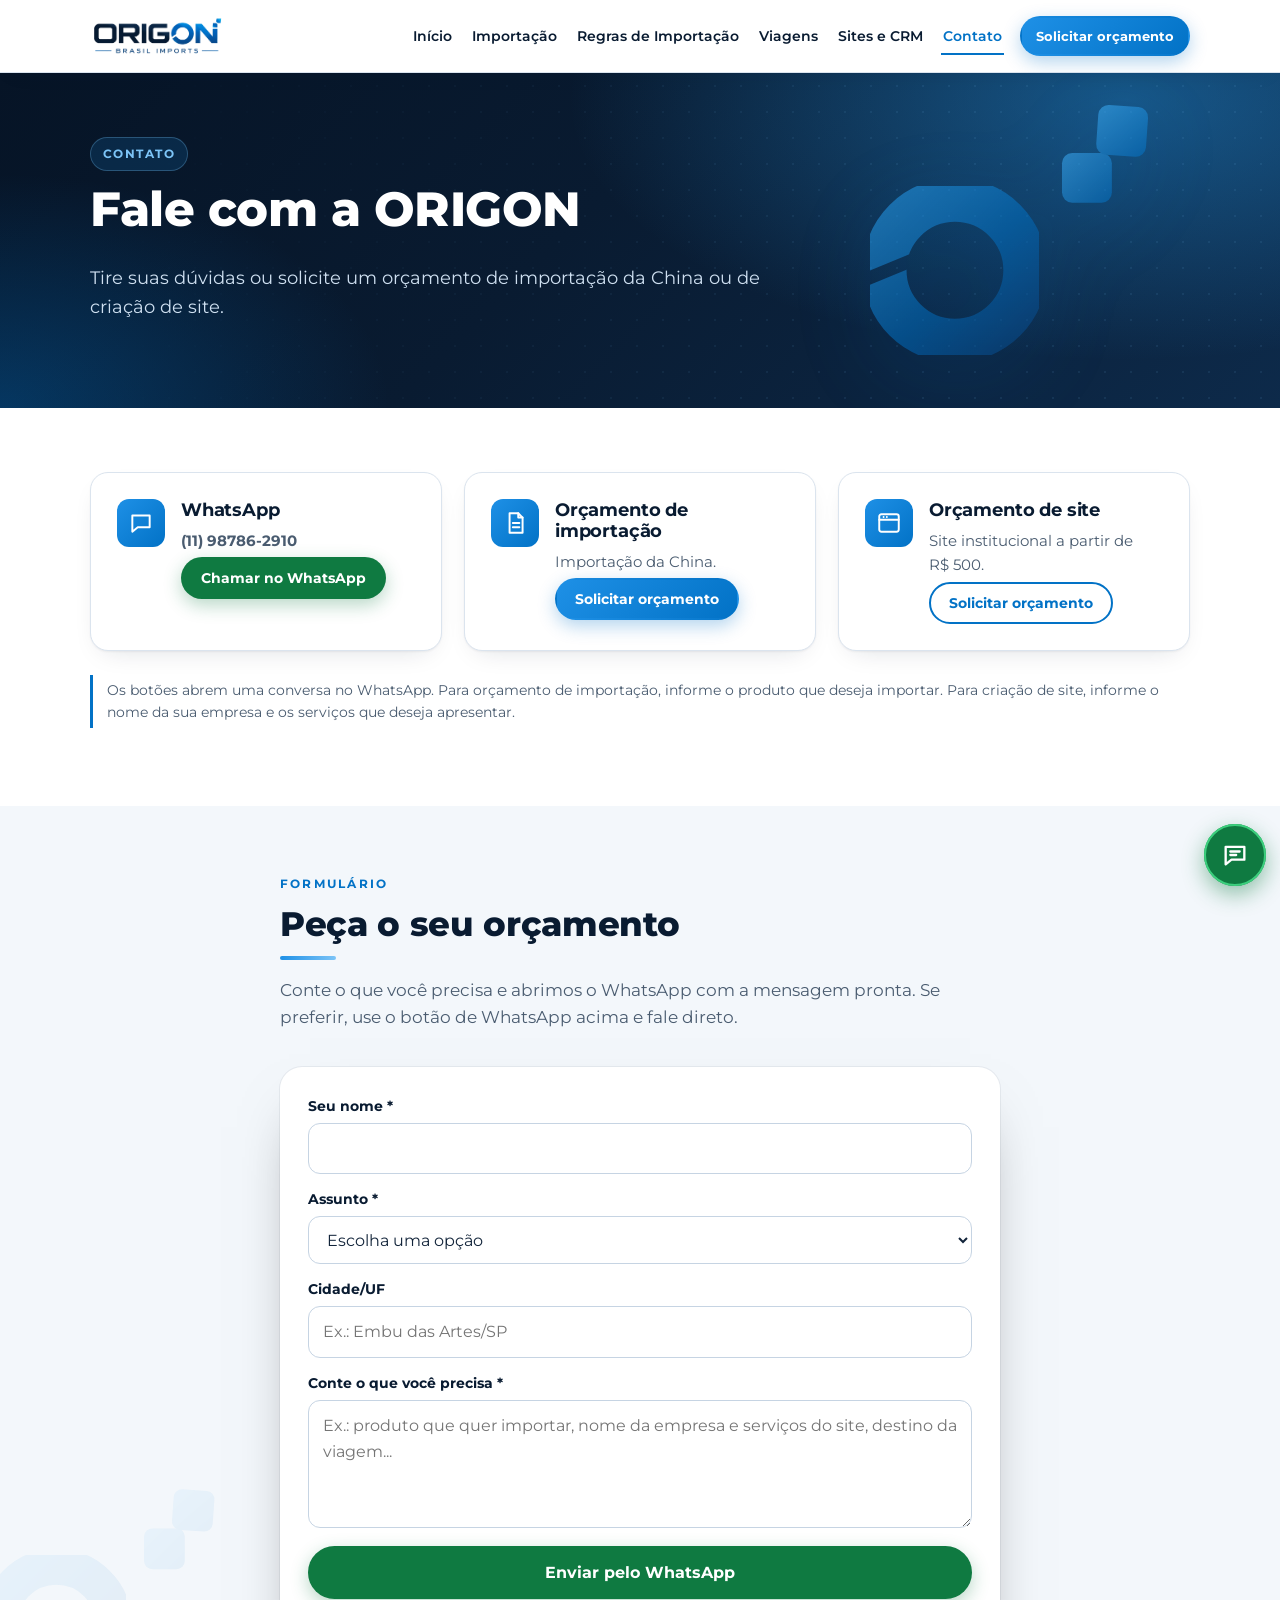
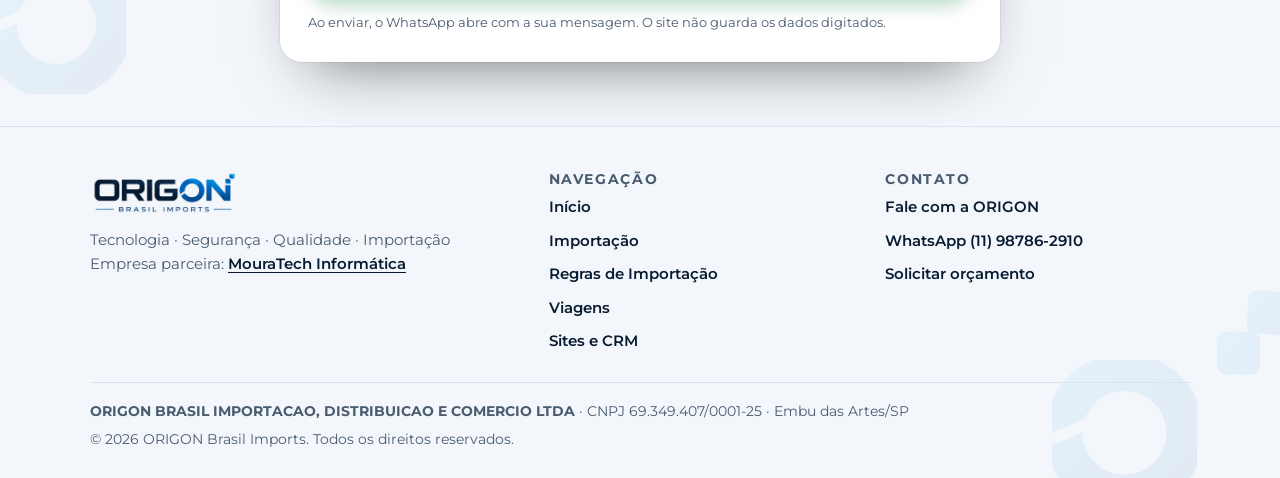
==== commit 212d4063: "Atualiza site de teste: remove modelo de cotas, pulso nos botoes e formulario de viagem (noindex man" ====
--- a/contato.html
+++ b/contato.html
@@ -21,7 +21,7 @@
   <link href="https://fonts.googleapis.com/css2?family=Montserrat:wght@400;500;600;700;800&display=swap" rel="stylesheet">
   <link rel="stylesheet" href="css/style.css">
   <link rel="stylesheet" href="css/importacao.css?v=6">
-  <link rel="stylesheet" href="css/marca.css?v=5">
+  <link rel="stylesheet" href="css/marca.css?v=6">
 </head>
 <body>
   <a class="skip-link" href="#conteudo">Ir para o conteúdo</a>
@@ -37,7 +37,7 @@
       <nav class="nav" id="menu" aria-label="Principal">
         <ul>
           <li><a class="nav-link" href="index.html">Início</a></li>
-          <li><a class="nav-link" href="importacao-em-cotas.html">Importação em Cotas</a></li>
+          <li><a class="nav-link" href="importacao-da-china.html">Importação</a></li>
           <li><a class="nav-link" href="regras-de-importacao.html">Regras de Importação</a></li>
           <li><a class="nav-link" href="index.html#viagens">Viagens</a></li>
           <li><a class="nav-link" href="criacao-de-sites.html">Sites e CRM</a></li>
@@ -72,7 +72,7 @@
             <div class="icon"><svg viewBox="0 0 24 24" fill="none" stroke="currentColor" stroke-width="1.8" stroke-linecap="round" stroke-linejoin="round" aria-hidden="true"><path d="M7 3h8l4 4v14H7z"/><path d="M15 3v4h4M10 12h6M10 16h6"/></svg></div>
             <div>
               <h3>Orçamento de importação</h3>
-              <p class="contact-desc">Importação da China em cotas.</p>
+              <p class="contact-desc">Importação da China.</p>
               <a class="btn btn--primary btn--sm" href="contato.html" data-quote data-assunto="importacao">Solicitar orçamento</a>
             </div>
           </article>
@@ -109,7 +109,7 @@
             <div class="campo campo--full"><label for="c-assunto">Assunto *</label>
               <select id="c-assunto" name="assunto" required>
                 <option value="">Escolha uma opção</option>
-                <option>Importação da China em cotas</option>
+                <option>Importação da China</option>
                 <option>Criação de site</option>
                 <option>Manutenção de site</option>
                 <option>CRM</option>
@@ -144,7 +144,7 @@
           <h3>Navegação</h3>
           <ul>
             <li><a href="index.html">Início</a></li>
-            <li><a href="importacao-em-cotas.html">Importação em Cotas</a></li>
+            <li><a href="importacao-da-china.html">Importação</a></li>
             <li><a href="regras-de-importacao.html">Regras de Importação</a></li>
             <li><a href="index.html#viagens">Viagens</a></li>
             <li><a href="criacao-de-sites.html">Sites e CRM</a></li>
@@ -167,7 +167,7 @@
   </footer>
 
   <script src="js/config.js"></script>
-  <script src="js/main.js?v=6"></script>
+  <script src="js/main.js?v=7"></script>
   <script src="js/formularios.js?v=2"></script>
 </body>
 </html>
--- a/css/marca.css
+++ b/css/marca.css
@@ -242,3 +242,11 @@
 }
 .dados-viagem .form-grid { align-items: end; }
 .dados-viagem .campo { justify-content: flex-end; }
+
+/* Botões principais com pulso suave (azul e verde), como o do WhatsApp */
+.btn--primary, .btn--whatsapp:not([data-empty]) { animation: pulso-suave 3.6s ease-in-out infinite; }
+.btn--primary { --pulso: 2,114,198; }
+.btn--whatsapp { --pulso: 15,122,65; }
+.cta-band .btn--primary { --pulso: 255,255,255; }
+.btn--primary:hover, .btn--whatsapp:hover { animation-play-state: paused; }
+@media (prefers-reduced-motion: reduce) { .btn--primary, .btn--whatsapp { animation: none; } }
